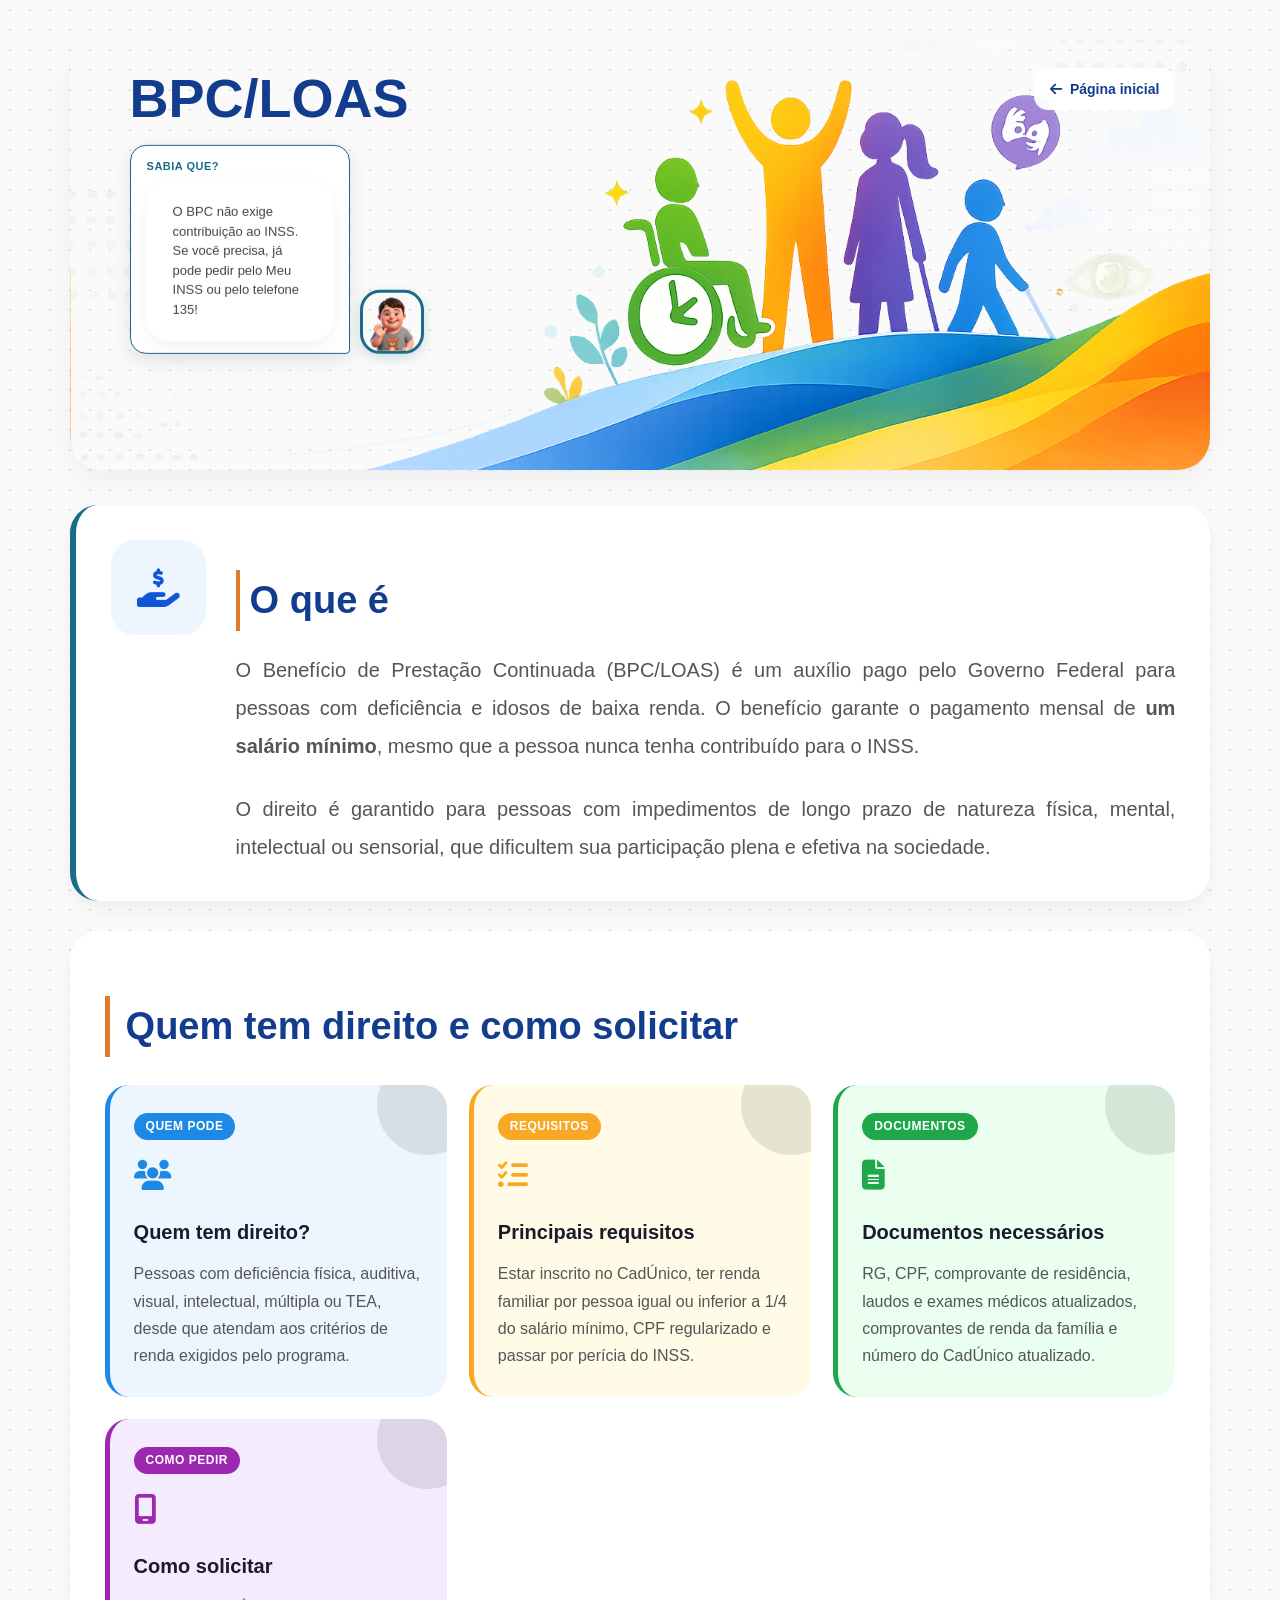
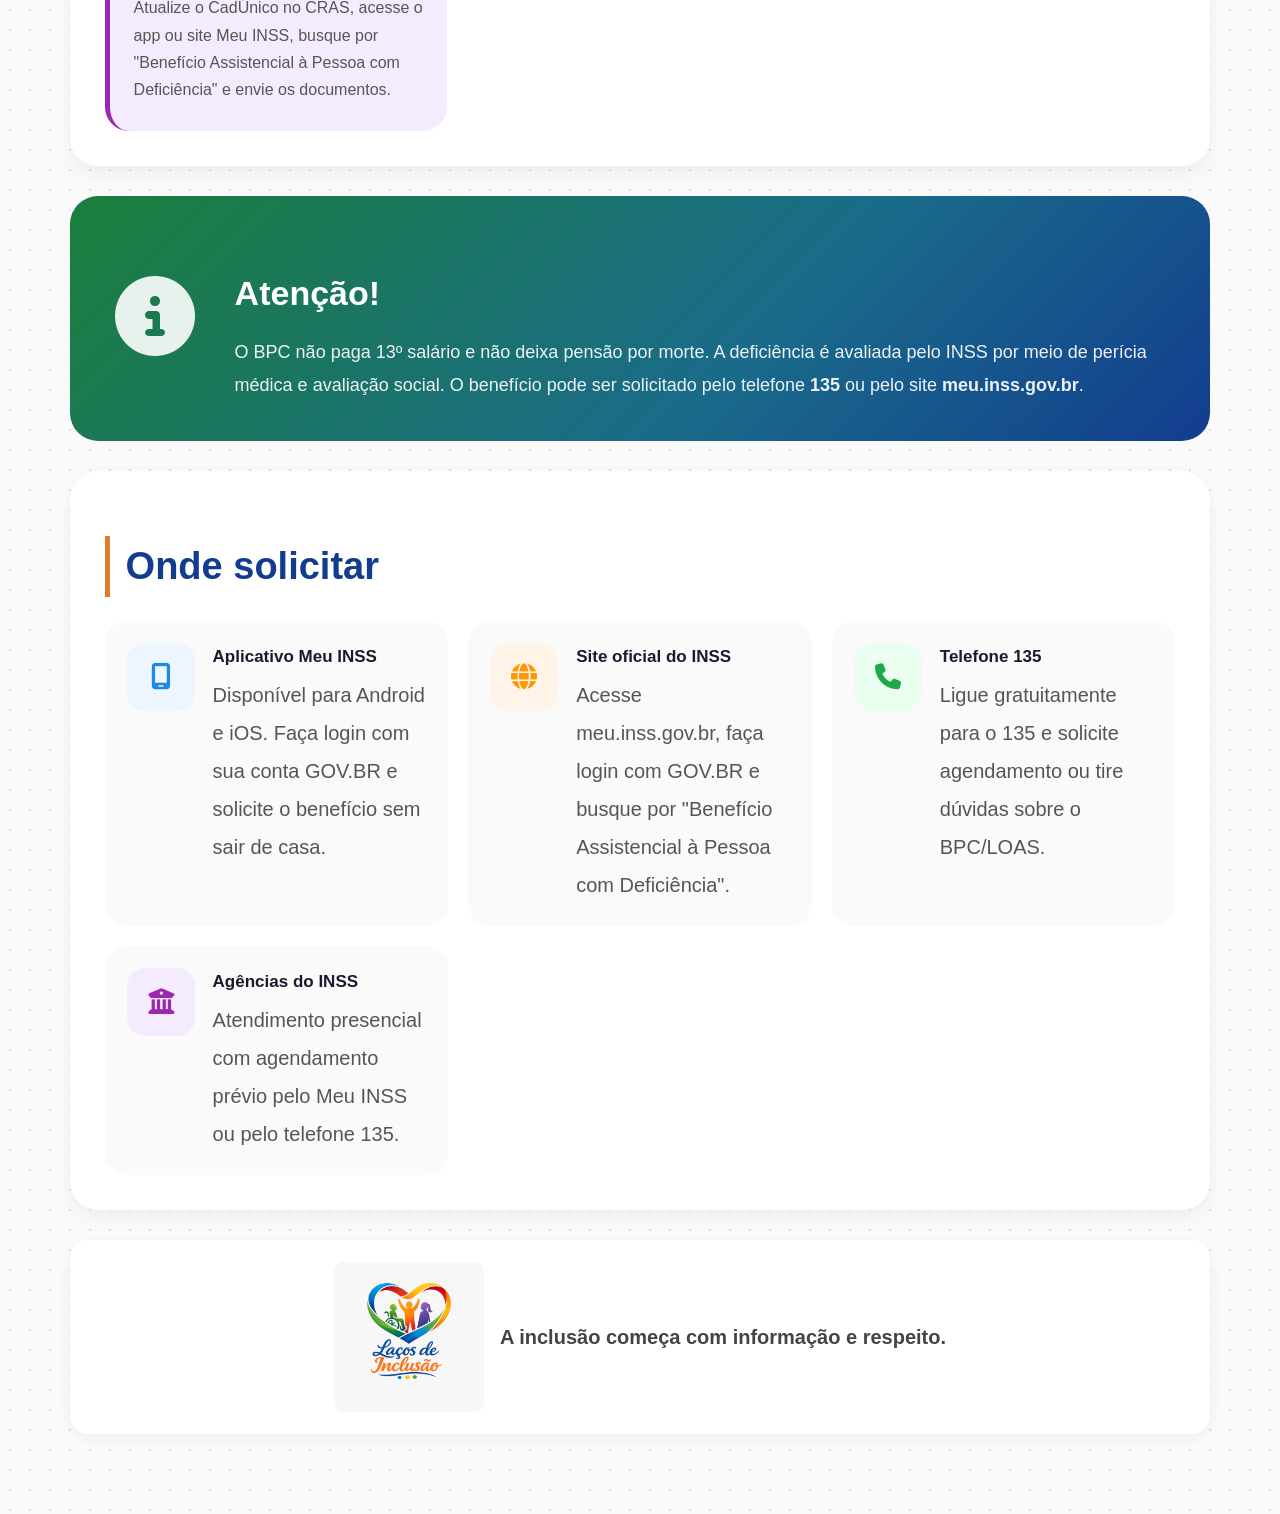
==== bpc_loas.html @ f5cca7d6 "primeiro commit" ====
<!doctype html>
<html lang="pt-br">
  <head>
    <meta charset="UTF-8" />
    <meta name="viewport" content="width=device-width, initial-scale=1.0" />
    <title>BPC/LOAS - Laços de Inclusão</title>
    <link
      rel="stylesheet"
      href="https://cdnjs.cloudflare.com/ajax/libs/font-awesome/6.5.2/css/all.min.css"
    />
    <link rel="stylesheet" href="style.css" />

    <style>
      /* =====================================================
         ESTILOS EXTRAS — BPC/LOAS
      ===================================================== */

      .secao-destaques {
        background: white;
        border-radius: 28px;
        padding: 35px;
        margin-bottom: 30px;
        box-shadow: 0 8px 20px rgba(0, 0, 0, 0.05);
      }

      .grid-destaques {
        display: grid;
        grid-template-columns: repeat(auto-fit, minmax(260px, 1fr));
        gap: 22px;
        margin-top: 28px;
      }

      .destaque-card {
        border-radius: 24px;
        padding: 28px 24px;
        display: flex;
        flex-direction: column;
        gap: 12px;
        position: relative;
        overflow: hidden;
      }

      .destaque-card::before {
        content: "";
        position: absolute;
        top: -30px;
        right: -30px;
        width: 100px;
        height: 100px;
        border-radius: 50%;
        opacity: 0.12;
        background: currentColor;
      }

      .destaque-card.azul-card {
        background: #edf6ff;
        border-left: 5px solid #1e88e5;
      }
      .destaque-card.amarelo-card {
        background: #fffbe6;
        border-left: 5px solid #f9a825;
      }
      .destaque-card.verde-card {
        background: #ebfff0;
        border-left: 5px solid #1ea84b;
      }
      .destaque-card.roxo-card {
        background: #f5ebff;
        border-left: 5px solid #9c27b0;
      }

      .destaque-icone {
        font-size: 30px;
        margin-bottom: 4px;
      }
      .destaque-card.azul-card .destaque-icone {
        color: #1e88e5;
      }
      .destaque-card.amarelo-card .destaque-icone {
        color: #f9a825;
      }
      .destaque-card.verde-card .destaque-icone {
        color: #1ea84b;
      }
      .destaque-card.roxo-card .destaque-icone {
        color: #9c27b0;
      }

      .destaque-card h3 {
        font-size: 20px;
        color: #1a1a2e;
        margin: 0;
      }
      .destaque-card p {
        font-size: 16px;
        color: #555;
        line-height: 1.7;
        margin: 0;
      }

      .destaque-tag {
        display: inline-block;
        font-size: 12px;
        font-weight: 700;
        padding: 4px 12px;
        border-radius: 20px;
        width: fit-content;
        letter-spacing: 0.5px;
        text-transform: uppercase;
      }

      .destaque-card.azul-card .destaque-tag {
        background: #1e88e5;
        color: white;
      }
      .destaque-card.amarelo-card .destaque-tag {
        background: #f9a825;
        color: white;
      }
      .destaque-card.verde-card .destaque-tag {
        background: #1ea84b;
        color: white;
      }
      .destaque-card.roxo-card .destaque-tag {
        background: #9c27b0;
        color: white;
      }

      .secao-banner-info {
        border-radius: 28px;
        padding: 40px;
        margin-bottom: 30px;
        background: linear-gradient(
          135deg,
          #1b7f3b 0%,
          #1a6b8a 60%,
          #123d8f 100%
        );
        color: white;
        display: flex;
        gap: 35px;
        align-items: center;
      }

      .banner-info-icone {
        font-size: 80px;
        opacity: 0.9;
        min-width: 90px;
        text-align: center;
      }

      .banner-info-texto h2 {
        font-size: 34px;
        color: white;
        border: none;
        padding: 0;
        margin-bottom: 16px;
      }
      .banner-info-texto p {
        font-size: 18px;
        line-height: 1.8;
        color: rgba(255, 255, 255, 0.92);
      }

      .subtitulo-secao {
        font-size: 18px;
        color: #666;
        line-height: 1.7;
        margin-bottom: 28px;
        margin-top: -8px;
      }
      .recurso-item h3 {
        font-size: 17px;
        color: #1a1a2e;
        margin-bottom: 6px;
        font-weight: 700;
      }
      .recurso-item {
        transition:
          transform 0.2s ease,
          box-shadow 0.2s ease;
      }
      .recurso-item:hover {
        transform: translateY(-4px);
        box-shadow: 0 10px 25px rgba(0, 0, 0, 0.08);
      }
      .bloco-conteudo {
        border-left: 6px solid #1a6b8a;
      }
      .titulo-secao {
        border-left: 5px solid #e07b2c;
        padding-left: 16px;
        margin-bottom: 24px;
      }

      .frase-final {
        font-size: 20px;
        font-weight: 600;
        color: #444;
        background: white;
        border-radius: 18px;
        padding: 22px 30px;
        box-shadow: 0 4px 15px rgba(0, 0, 0, 0.05);
        display: flex;
        align-items: center;
        justify-content: center;
        gap: 16px;
      }

      .mascote-flutuante {
        position: static;
        display: flex;
        align-items: flex-end;
        justify-content: flex-start;
        gap: 10px;
        margin: 16px 0 0 0;
      }

      .mascote-bolha {
        background: white;
        border: 1.5px solid #1a6b8a;
        border-radius: 16px 16px 4px 16px;
        padding: 12px 16px;
        max-width: 220px;
        box-shadow: 0 6px 20px rgba(0, 0, 0, 0.1);
      }

      .mascote-bolha-titulo {
        font-size: 11px;
        font-weight: 700;
        color: #1a6b8a;
        text-transform: uppercase;
        letter-spacing: 0.5px;
        display: block;
        margin-bottom: 5px;
      }

      .mascote-bolha p {
        font-size: 13px;
        color: #444;
        line-height: 1.5;
        margin: 0;
      }

      .mascote-avatar {
        width: 64px;
        height: 64px;
        border-radius: 20px;
        border: 3px solid #1a6b8a;
        overflow: hidden;
        flex-shrink: 0;
        box-shadow: 0 4px 12px rgba(26, 107, 138, 0.2);
      }

      .mascote-avatar img {
        width: 100%;
        height: 100%;
        object-fit: cover;
        object-position: center top;
      }

      @media (max-width: 1200px) {
        .secao-banner-info {
          flex-direction: column;
          text-align: center;
        }
        .banner-info-icone {
          font-size: 60px;
        }
      }
    </style>
  </head>

  <body>
    <main class="pagina-deficiencia">
      <!-- HERO -->
      <section class="hero-visual">
        <div class="voltar-hero">
          <a href="index.html"
            ><i class="fa-solid fa-arrow-left"></i> Página inicial</a
          >
        </div>
        <div class="hero-topo">
          <div class="hero-visual-conteudo">
            <div class="hero-visual-caixa">
              <h1>BPC/LOAS</h1>

              <div class="mascote-flutuante">
                <div class="mascote-bolha">
                  <span class="mascote-bolha-titulo">Sabia que?</span>
                  <p>
                    O BPC não exige contribuição ao INSS. Se você precisa, já
                    pode pedir pelo Meu INSS ou pelo telefone 135!
                  </p>
                </div>
                <div class="mascote-avatar">
                  <img
                    src="assets/mascote.png"
                    alt="Mascote Laços de Inclusão"
                  />
                </div>
              </div>
            </div>
          </div>
        </div>
      </section>

      <!-- O QUE É -->
      <section class="bloco-conteudo">
        <div class="icone-bloco azul-claro">
          <i class="fa-solid fa-hand-holding-dollar"></i>
        </div>
        <div class="texto-bloco">
          <h2>O que é</h2>
          <p>
            O Benefício de Prestação Continuada (BPC/LOAS) é um auxílio pago
            pelo Governo Federal para pessoas com deficiência e idosos de baixa
            renda. O benefício garante o pagamento mensal de
            <strong>um salário mínimo</strong>, mesmo que a pessoa nunca tenha
            contribuído para o INSS.
          </p>
          <br />
          <p>
            O direito é garantido para pessoas com impedimentos de longo prazo
            de natureza física, mental, intelectual ou sensorial, que dificultem
            sua participação plena e efetiva na sociedade.
          </p>
        </div>
      </section>

      <!-- CARDS — REQUISITOS -->
      <section class="secao-destaques">
        <h2 class="titulo-secao">Quem tem direito e como solicitar</h2>
        <div class="grid-destaques">
          <div class="destaque-card azul-card">
            <span class="destaque-tag">Quem pode</span>
            <div class="destaque-icone"><i class="fa-solid fa-users"></i></div>
            <h3>Quem tem direito?</h3>
            <p>
              Pessoas com deficiência física, auditiva, visual, intelectual,
              múltipla ou TEA, desde que atendam aos critérios de renda exigidos
              pelo programa.
            </p>
          </div>

          <div class="destaque-card amarelo-card">
            <span class="destaque-tag">Requisitos</span>
            <div class="destaque-icone">
              <i class="fa-solid fa-list-check"></i>
            </div>
            <h3>Principais requisitos</h3>
            <p>
              Estar inscrito no CadÚnico, ter renda familiar por pessoa igual ou
              inferior a 1/4 do salário mínimo, CPF regularizado e passar por
              perícia do INSS.
            </p>
          </div>

          <div class="destaque-card verde-card">
            <span class="destaque-tag">Documentos</span>
            <div class="destaque-icone">
              <i class="fa-solid fa-file-lines"></i>
            </div>
            <h3>Documentos necessários</h3>
            <p>
              RG, CPF, comprovante de residência, laudos e exames médicos
              atualizados, comprovantes de renda da família e número do CadÚnico
              atualizado.
            </p>
          </div>

          <div class="destaque-card roxo-card">
            <span class="destaque-tag">Como pedir</span>
            <div class="destaque-icone">
              <i class="fa-solid fa-mobile-screen"></i>
            </div>
            <h3>Como solicitar</h3>
            <p>
              Atualize o CadÚnico no CRAS, acesse o app ou site Meu INSS, busque
              por "Benefício Assistencial à Pessoa com Deficiência" e envie os
              documentos.
            </p>
          </div>
        </div>
      </section>

      <!-- BANNER INFO -->
      <section class="secao-banner-info">
        <div class="banner-info-icone">
          <i class="fa-solid fa-circle-info"></i>
        </div>
        <div class="banner-info-texto">
          <h2>Atenção!</h2>
          <p>
            O BPC não paga 13º salário e não deixa pensão por morte. A
            deficiência é avaliada pelo INSS por meio de perícia médica e
            avaliação social. O benefício pode ser solicitado pelo telefone
            <strong>135</strong> ou pelo site <strong>meu.inss.gov.br</strong>.
          </p>
        </div>
      </section>

      <!-- ONDE SOLICITAR -->
      <section class="secao-cards">
        <h2 class="titulo-secao">Onde solicitar</h2>
        <div class="grid-recursos">
          <div class="recurso-item">
            <div class="icone-recurso azul-suave">
              <i class="fa-solid fa-mobile-screen"></i>
            </div>
            <div>
              <h3>Aplicativo Meu INSS</h3>
              <p>
                Disponível para Android e iOS. Faça login com sua conta GOV.BR e
                solicite o benefício sem sair de casa.
              </p>
            </div>
          </div>
          <div class="recurso-item">
            <div class="icone-recurso laranja-suave">
              <i class="fa-solid fa-globe"></i>
            </div>
            <div>
              <h3>Site oficial do INSS</h3>
              <p>
                Acesse meu.inss.gov.br, faça login com GOV.BR e busque por
                "Benefício Assistencial à Pessoa com Deficiência".
              </p>
            </div>
          </div>
          <div class="recurso-item">
            <div class="icone-recurso verde-suave">
              <i class="fa-solid fa-phone"></i>
            </div>
            <div>
              <h3>Telefone 135</h3>
              <p>
                Ligue gratuitamente para o 135 e solicite agendamento ou tire
                dúvidas sobre o BPC/LOAS.
              </p>
            </div>
          </div>
          <div class="recurso-item">
            <div class="icone-recurso roxo-suave">
              <i class="fa-solid fa-building-columns"></i>
            </div>
            <div>
              <h3>Agências do INSS</h3>
              <p>
                Atendimento presencial com agendamento prévio pelo Meu INSS ou
                pelo telefone 135.
              </p>
            </div>
          </div>
        </div>
      </section>

      <p class="frase-final">
        <img
          src="assets/Logo.jpeg"
          alt="Laços de Inclusão"
          style="width: 150px; border-radius: 10px"
        />
        A inclusão começa com informação e respeito.
      </p>
    </main>
  </body>
</html>
---- style.css ----
/* =====================================================
   1. RESET GLOBAL & CONFIGURAÇÕES PADRÃO
===================================================== */
* {
  box-sizing: border-box;
  margin: 0;
  padding: 0;
}

body {
  font-family: "Segoe UI", Arial, sans-serif;
  background-color: #fafafa;
  background-image: radial-gradient(#e0e0e0 1px, transparent 1px);
  background-size: 20px 20px;
  color: #333;
  line-height: 1.6;
  padding: 20px;
}

ul,
ol {
  padding-left: 20px;
}

li {
  margin-bottom: 8px;
}

/* =====================================================
   2. COMPONENTES GLOBAIS (LINKS E CAIXAS DE DESTAQUE)
===================================================== */

.links {
  margin-top: 25px;
  font-size: 14px;
}

.links a {
  color: #1a6b8a;
  font-weight: 600;
  text-decoration: none;
}

.links a:hover {
  text-decoration: underline;
}

/* Caixas de destaque — usadas em bpc_loas e cartao_transporte */
.destaque,
.alerta {
  background: #fef7f0;
  padding: 15px;
  border-radius: 8px;
  margin: 15px 0;
  border-left: 4px solid #e07b2c;
}

.info-box {
  background: #f0f7f9;
  padding: 15px;
  border-radius: 8px;
  margin: 15px 0;
  border-left: 4px solid #1a6b8a;
  color: #1a6b8a;
}

.valor-destaque {
  background: #e8f5e9;
  padding: 15px;
  border-radius: 8px;
  margin: 15px 0;
  border-left: 4px solid #1b7f3b;
  text-align: center;
  font-weight: bold;
  color: #1b7f3b;
}

/* h2 global */
h2 {
  color: #1a6b8a;
  font-size: 20px;
  margin-top: 30px;
  margin-bottom: 10px;
  border-left: 4px solid #e07b2c;
  padding-left: 10px;
}

/* =====================================================
   3. PÁGINA: INDEX / HOME
===================================================== */

.conteudo {
  max-width: 1200px;
  margin: 50px auto 50px 6%;
  padding: 0 15px;
}

.conteudo h2 {
  font-size: 30px;
  margin-bottom: 20px;
  color: #1a6b8a;
  border-left: 4px solid #e07b2c;
  padding-left: 12px;
}

.conteudo p {
  text-align: justify;
}

.subtitulo-home {
  text-align: center;
  font-size: 18px;
  color: #666;
  margin-top: -48px;
  margin-bottom: 20px;
}

/* Cards da Home */
.cards-titulo {
  text-align: center;
  color: #1a6b8a;
  margin: 40px 0;
  font-size: 32px;
}

.cards {
  max-width: 900px;
  margin: auto;
  display: grid;
  grid-template-columns: repeat(auto-fit, minmax(250px, 1fr));
  gap: 20px;
  padding: 20px;
  align-items: stretch;
}

.card {
  background: white;
  border-radius: 14px;
  padding: 22px;
  text-decoration: none;
  box-shadow: 0 8px 25px rgba(0, 0, 0, 0.08);
  transition: all 0.25s ease;
}

.card:hover {
  transform: translateY(-6px) scale(1.02);
}

.card.verde {
  border-top: 3px solid #1b7f3b;
}
.card.azul {
  border-top: 3px solid #1a6b8a;
}
.card.laranja {
  border-top: 3px solid #e07b2c;
}

.card h3,
.card p {
  text-align: center;
}

.card-img {
  width: 100%;
  height: auto;
  max-height: 140px;
  object-fit: contain;
  border-radius: 10px;
  margin-bottom: 10px;
}

/* Seção Tipos de Deficiência */
.tipos-deficiencia {
  max-width: 1200px;
  margin: 60px auto;
  padding: 20px;
  display: flex;
  gap: 20px;
  align-items: stretch;
}

.tipos-texto {
  width: 250px;
}

.tipos-texto h2 {
  font-size: 32px;
  color: #1a6b8a;
  margin-bottom: 15px;
}

.tipos-texto p {
  color: #555;
  line-height: 1.6;
  margin-bottom: 25px;
}

.tipos-cards {
  display: flex;
  gap: 15px;
  flex: 1;
}

.tipo-card {
  width: 190px;
  background: white;
  padding: 20px;
  border-radius: 18px;
  box-shadow: 0 4px 15px rgba(0, 0, 0, 0.06);
  transition: transform 0.3s ease;
  display: flex;
  flex-direction: column;
  align-items: center;
  text-align: center;
}

.tipo-card:hover {
  transform: translateY(-5px);
}

.tipo-card h3 {
  margin-bottom: 12px;
  color: #222;
  font-size: 18px;
}

.tipo-card p {
  font-size: 14px;
  color: #666;
  line-height: 1.5;
  margin-bottom: 18px;
}

.tipo-card a {
  text-decoration: none;
  font-weight: 600;
  color: #1a6b8a;
}

.icone {
  width: 80px;
  height: 80px;
  border-radius: 50%;
  display: flex;
  align-items: center;
  justify-content: center;
  margin-bottom: 18px;
}

.icone i {
  font-size: 34px;
}
.icone.verde {
  background: #e8f8ee;
  color: #27ae60;
}
.icone.azul {
  background: #eaf4ff;
  color: #3498db;
}
.icone.laranja {
  background: #fff1e6;
  color: #e67e22;
}
.icone.roxo {
  background: #f3ebff;
  color: #8e44ad;
}

/* =====================================================
   4. PÁGINAS INTERNAS — HERO E ESTRUTURA
===================================================== */

.pagina-deficiencia {
  width: 92%;
  max-width: 1400px;
  margin: 20px auto 60px;
}

/* Hero / Banner */
.hero-visual {
  width: 100%;
  min-height: 430px;
  background-image: url("assets/banner-visual.png");
  background-size: cover;
  background-position: center;
  border-radius: 32px;
  overflow: hidden;
  position: relative;
  margin-bottom: 35px;
  box-shadow: 0 10px 30px rgba(0, 0, 0, 0.05);
}

.hero-topo {
  display: flex;
  justify-content: space-between;
  align-items: flex-start;
  padding: 35px 40px;
}

.hero-visual-conteudo {
  position: absolute;
  left: 60px;
  top: 40%;
  transform: translateY(-50%);
  max-width: 620px;
}

.hero-visual-caixa {
  max-width: 560px;
}

.hero-visual h1 {
  font-size: 54px;
  line-height: 1.05;
  color: #123d8f;
  margin-bottom: 18px;
}

.hero-visual p {
  font-size: 21px;
  line-height: 1.7;
  color: #444;
  background: rgba(255, 255, 255, 0.9);
  padding: 22px 26px;
  border-radius: 22px;
  backdrop-filter: blur(6px);
  box-shadow: 0 8px 20px rgba(0, 0, 0, 0.05);
}

.hero-visual-icone {
  display: none;
}

/* Botão voltar no hero */
.voltar-hero {
  position: absolute;
  top: 28px;
  right: 35px;
  z-index: 10;
}

.voltar-hero a {
  display: inline-flex;
  align-items: center;
  gap: 8px;
  text-decoration: none;
  color: #123d8f;
  font-size: 14px;
  font-weight: 600;
  background: rgba(255, 255, 255, 0.92);
  padding: 10px 16px;
  border-radius: 14px;
  backdrop-filter: blur(6px);
  transition: 0.2s;
}

.voltar-hero a:hover {
  transform: translateX(-3px);
  background: white;
}

/* Blocos e seções */
.bloco-conteudo,
.secao-cards,
.direitos-box {
  background: white;
  border-radius: 28px;
  padding: 35px;
  margin-bottom: 30px;
  box-shadow: 0 8px 20px rgba(0, 0, 0, 0.05);
}

.bloco-conteudo {
  display: flex;
  gap: 30px;
  align-items: flex-start;
}

.icone-bloco {
  width: 95px;
  height: 95px;
  min-width: 95px;
  border-radius: 24px;
  display: flex;
  align-items: center;
  justify-content: center;
  font-size: 38px;
}

.azul-claro {
  background: #edf6ff;
  color: #0f56d9;
}

.texto-bloco h2,
.titulo-secao,
.direitos-texto h2 {
  font-size: 38px;
  color: #123d8f;
  margin-bottom: 20px;
}

.texto-bloco p,
.card-info p,
.recurso-item p,
.direitos-texto li {
  font-size: 20px;
  line-height: 1.9;
  color: #555;
}

.texto-bloco p {
  text-align: justify;
}

/* Grid de recursos */
.grid-recursos {
  display: grid;
  grid-template-columns: repeat(auto-fit, minmax(280px, 1fr));
  gap: 20px;
}

.recurso-item {
  background: #fafafa;
  border-radius: 22px;
  padding: 22px;
  display: flex;
  gap: 18px;
  align-items: flex-start;
}

.icone-recurso {
  width: 68px;
  height: 68px;
  min-width: 68px;
  border-radius: 18px;
  display: flex;
  align-items: center;
  justify-content: center;
  font-size: 26px;
}

/* Cores suaves dos ícones */
.azul-suave {
  background: #edf6ff;
  color: #1e88e5;
}
.laranja-suave {
  background: #fff4e7;
  color: #ff9800;
}
.roxo-suave {
  background: #f5ebff;
  color: #9c27b0;
}
.verde-suave {
  background: #ebfff0;
  color: #1ea84b;
}

/* Frase final */
.frase-final {
  text-align: center;
  margin-top: 30px;
  font-size: 17px;
  color: #666;
}

/* =====================================================
   5. RODAPÉ GLOBAL
===================================================== */
.rodape {
  text-align: center;
  padding: 20px;
  font-size: 13px;
  color: #999;
}

/* =====================================================
   6. MEDIA QUERIES (RESPONSIVIDADE)
===================================================== */
@media (max-width: 1200px) {
  .hero-visual {
    min-height: 430px;
    background-position: center;
    padding-bottom: 30px;
  }

  .hero-topo {
    flex-direction: row;
  }

  .hero-visual-conteudo {
    position: absolute;
    left: 40px;
    top: 50%;
    transform: translateY(-50%);
    max-width: 380px;
  }

  .hero-visual h1 {
    font-size: 34px;
  }

  .hero-visual p {
    font-size: 14px;
    padding: 14px 18px;
  }

  .bloco-conteudo,
  .direitos-box {
    flex-direction: column;
  }
}

/* =====================================================
   NOTEBOOK (até 1024px)
===================================================== */
@media (max-width: 1024px) {
  .tipos-deficiencia {
    flex-direction: column;
    align-items: center;
  }

  .tipos-texto {
    width: 100%;
    text-align: center;
  }

  .tipos-cards {
    flex-wrap: wrap;
    justify-content: center;
  }

  .tipo-card {
    width: 200px;
  }

  .conteudo {
    margin: 40px auto;
    padding: 0 30px;
  }
}

/* =====================================================
   MOBILE (até 768px)
===================================================== */
@media (max-width: 768px) {
  body {
    padding: 10px;
  }

  /* Hero das páginas internas */
  .hero-visual {
    min-height: 220px;
    border-radius: 18px;
    margin-bottom: 20px;
  }

  .hero-visual-conteudo {
    left: 20px;
    right: 20px;
    top: 50%;
    max-width: 100%;
  }

  .hero-visual h1 {
    font-size: 26px;
    margin-bottom: 8px;
  }

  .hero-visual p {
    font-size: 13px;
    padding: 10px 14px;
  }

  .voltar-hero {
    top: 14px;
    right: 16px;
  }

  .voltar-hero a {
    font-size: 12px;
    padding: 7px 12px;
  }

  /* Páginas internas */
  .pagina-deficiencia {
    width: 100%;
    margin: 10px auto 40px;
  }

  .bloco-conteudo {
    flex-direction: column;
    padding: 20px;
    border-radius: 18px;
  }

  .icone-bloco {
    width: 60px;
    height: 60px;
    min-width: 60px;
    font-size: 26px;
  }

  .texto-bloco h2,
  .titulo-secao {
    font-size: 24px;
  }

  .texto-bloco p,
  .recurso-item p {
    font-size: 16px;
  }

  .secao-cards {
    padding: 20px;
    border-radius: 18px;
  }

  .grid-recursos {
    grid-template-columns: 1fr;
  }

  .icone-recurso {
    width: 48px;
    height: 48px;
    min-width: 48px;
    font-size: 20px;
  }

  /* Home */
  .hero-index {
    min-height: 200px;
    border-radius: 18px;
    margin: 10px auto 20px;
  }

  .hero-index-conteudo {
    left: 20px;
    max-width: 80%;
  }

  .hero-index-logo {
    width: 160px;
    margin-bottom: 12px;
  }

  .hero-index h1 {
    font-size: 22px;
  }

  .conteudo {
    margin: 20px auto;
    padding: 0 10px;
  }

  .conteudo h2 {
    font-size: 22px;
  }

  .tipos-deficiencia {
    flex-direction: column;
    margin: 30px auto;
    padding: 10px;
  }

  .tipos-texto {
    width: 100%;
    text-align: center;
  }

  .tipos-cards {
    flex-wrap: wrap;
    justify-content: center;
    gap: 12px;
  }

  .tipo-card {
    width: calc(50% - 6px);
    min-width: 140px;
  }

  .cards-titulo {
    font-size: 22px;
    margin: 20px 0;
  }

  .subtitulo-home {
    margin-top: 0;
    font-size: 15px;
  }

  .cards {
    grid-template-columns: repeat(2, 1fr);
    padding: 10px;
    gap: 12px;
    max-width: 100%;
  }

  .card {
    padding: 14px;
  }

  .card-img {
    max-height: 80px;
  }

  /* Seção sobre nós no index */
  .secao-historia,
  .secao-mascote {
    grid-template-columns: 1fr !important;
    padding: 20px !important;
    gap: 20px !important;
  }

  .foto-bruno {
    width: 100% !important;
    max-width: 260px !important;
    margin: 0 auto;
  }

  .foto-mascote {
    width: 180px !important;
    height: auto !important;
  }

  .historia-texto h2,
  .mascote-texto h2 {
    font-size: 24px;
  }

  .historia-texto p,
  .mascote-texto p {
    font-size: 16px;
  }

  .secao-dedicatoria {
    padding: 30px 20px !important;
  }

  .secao-dedicatoria h2 {
    font-size: 26px !important;
  }

  .secao-dedicatoria p {
    font-size: 16px !important;
  }

  /* Menu de navegação */
  .menu-nav {
    padding: 10px 16px !important;
    height: auto !important;
    justify-content: center;
  }

  .menu-nav-links {
    flex-wrap: wrap;
    justify-content: center;
    gap: 6px;
  }

  .menu-nav-links a {
    font-size: 13px !important;
    padding: 6px 10px !important;
  }

  /* Sobre nós página dedicada */
  .hero-sobre {
    flex-direction: column !important;
    padding: 24px 20px !important;
    gap: 20px !important;
    text-align: center;
  }

  .hero-sobre h1 {
    font-size: 30px !important;
  }

  .grid-autoras {
    grid-template-columns: 1fr !important;
  }

  .secao-autoras {
    padding: 20px !important;
  }

  /* Banner info nas páginas internas */
  .secao-banner-info {
    flex-direction: column !important;
    text-align: center !important;
    padding: 24px 20px !important;
  }

  .banner-info-icone {
    font-size: 50px !important;
  }

  .banner-info-texto h2 {
    font-size: 22px !important;
  }

  .banner-info-texto p {
    font-size: 15px !important;
  }

  /* Cards coloridos */
  .grid-destaques {
    grid-template-columns: 1fr !important;
  }

  /* Formulário QR Code */
  .secao-formulario {
    grid-template-columns: 1fr !important;
    padding: 20px !important;
  }

  .rodape {
    font-size: 12px;
    padding: 16px 10px;
  }
}
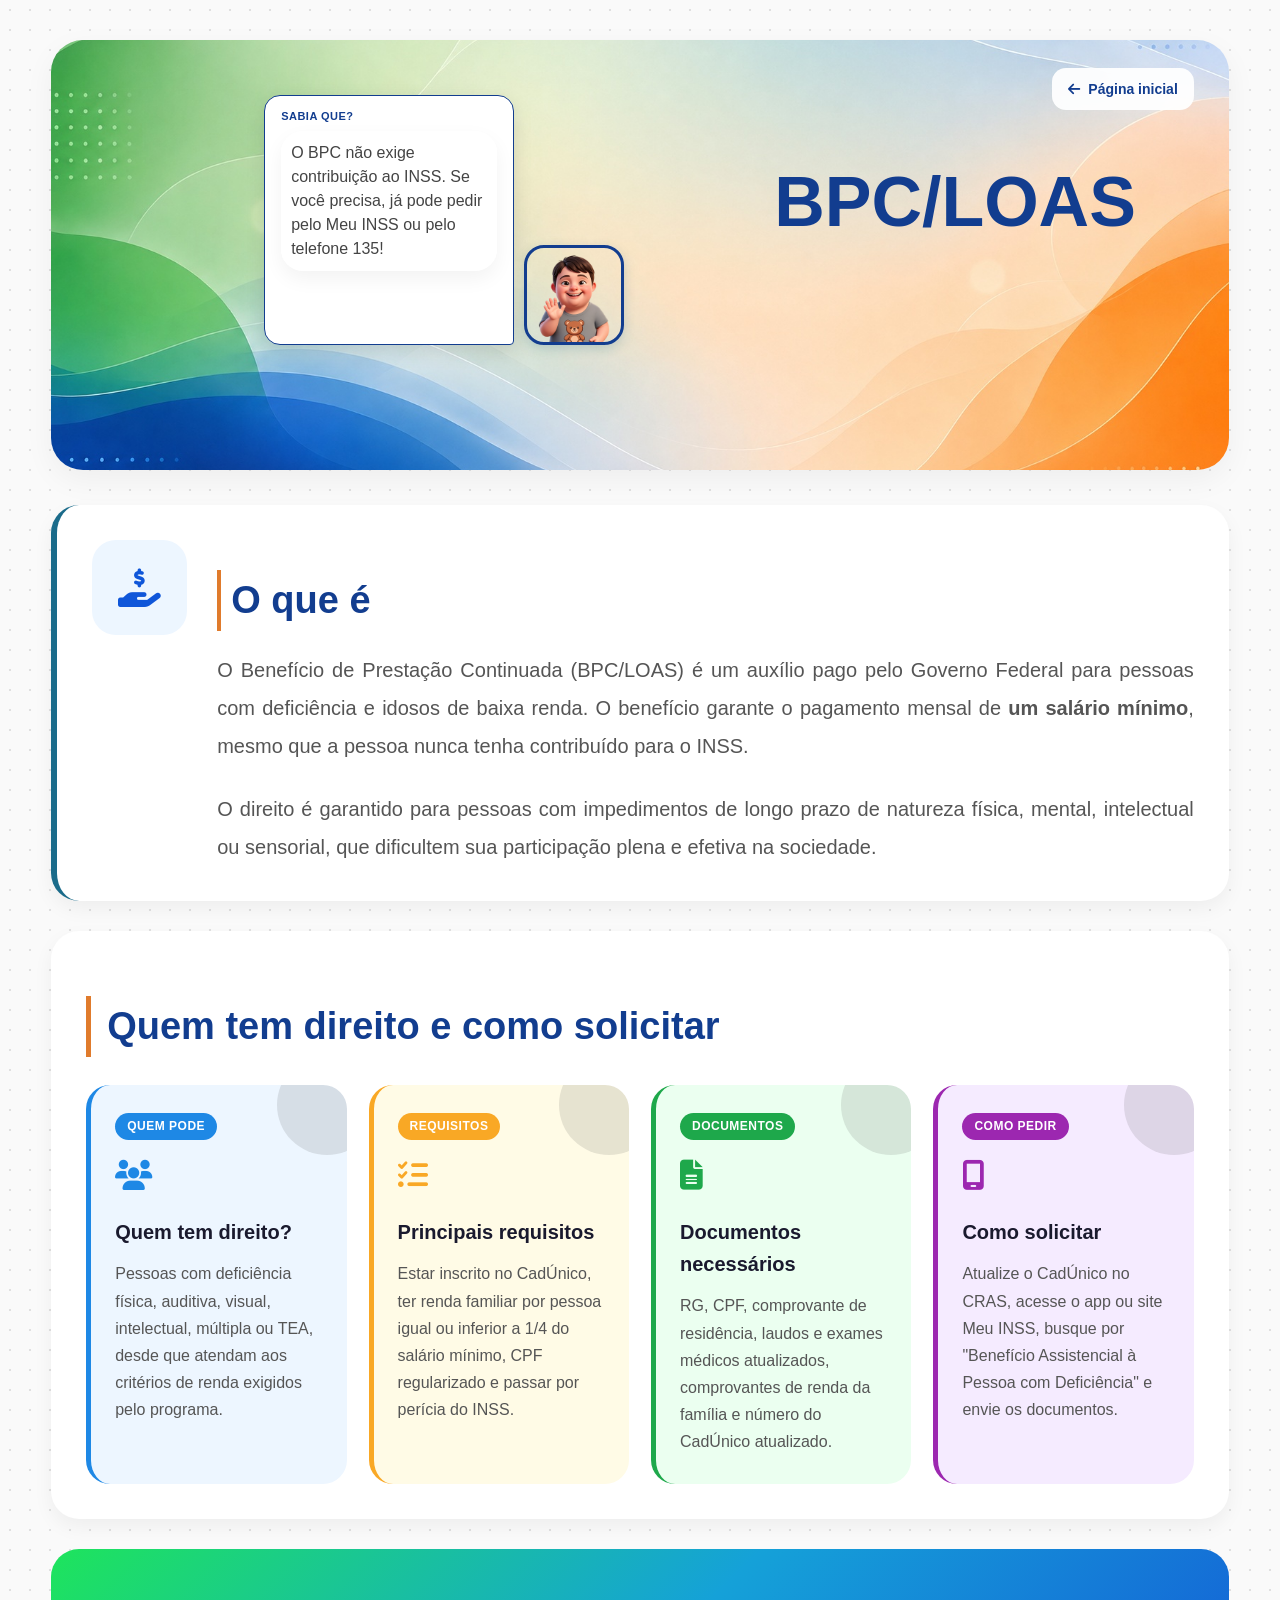
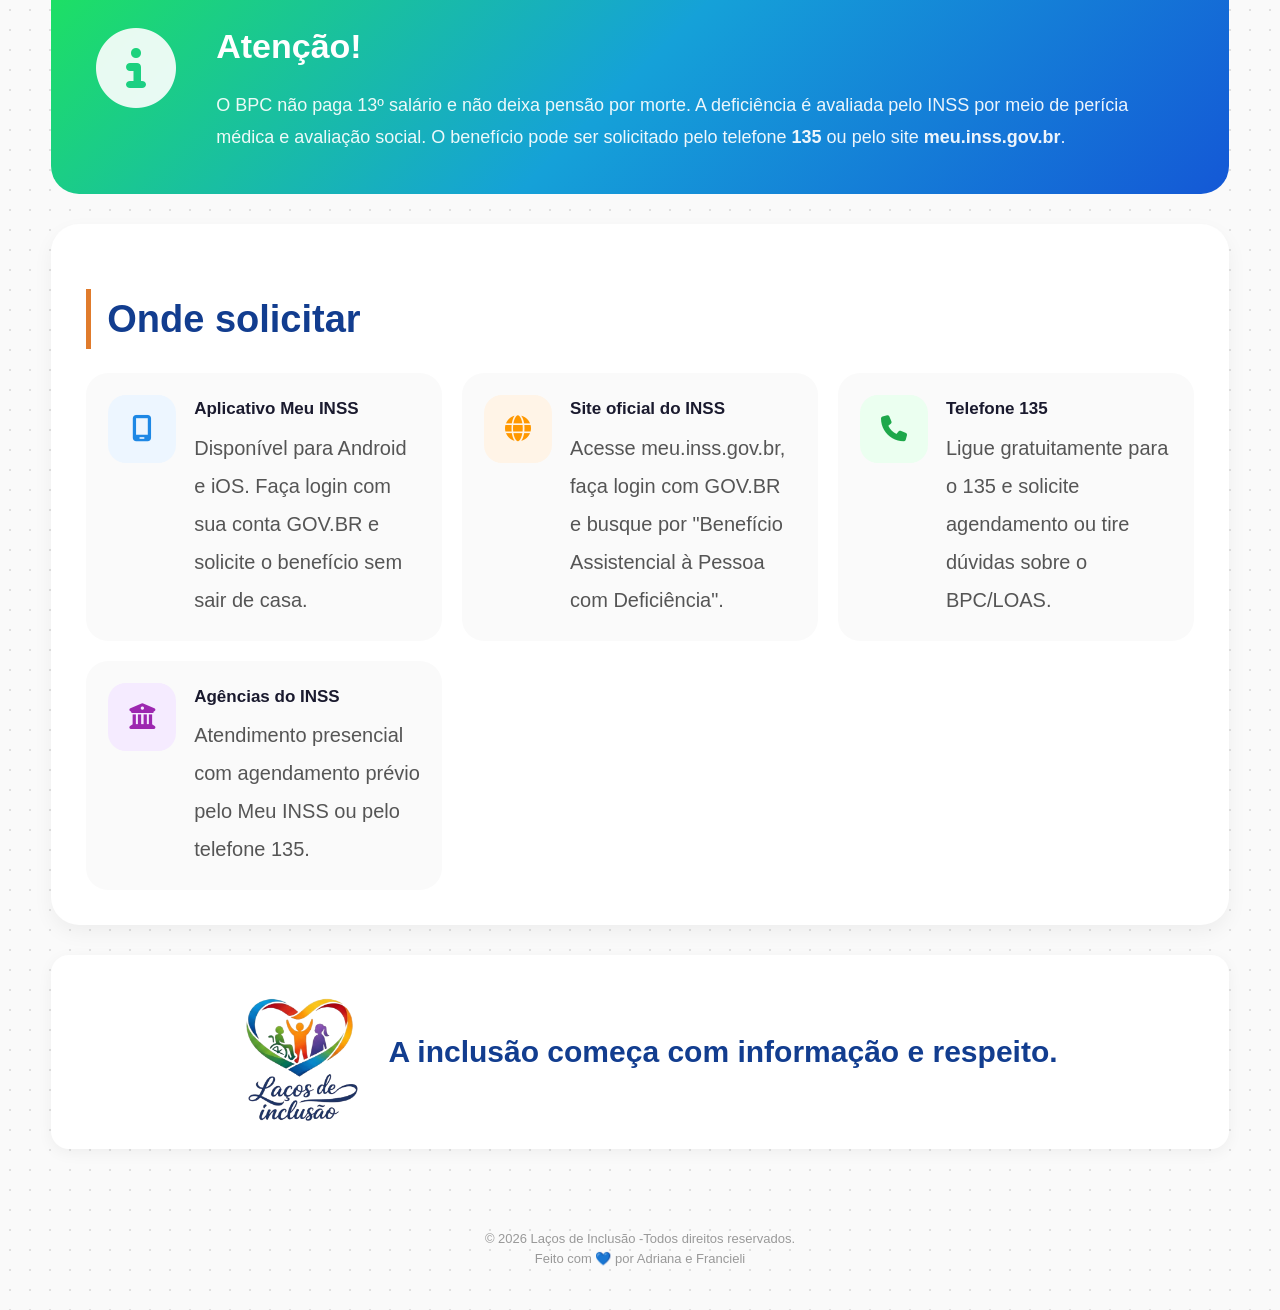
==== commit 8ec7753b: "primeiro commit" ====
--- a/bpc_loas.html
+++ b/bpc_loas.html
@@ -132,9 +132,9 @@
         margin-bottom: 30px;
         background: linear-gradient(
           135deg,
-          #1b7f3b 0%,
-          #1a6b8a 60%,
-          #123d8f 100%
+          #1ee45c 0%,
+          #15a1d8 50%,
+          #1458d6 100%
         );
         color: white;
         display: flex;
@@ -194,9 +194,9 @@
       }
 
       .frase-final {
-        font-size: 20px;
+        font-size: 30px;
         font-weight: 600;
-        color: #444;
+        color: #123d8f;
         background: white;
         border-radius: 18px;
         padding: 22px 30px;
@@ -218,17 +218,18 @@
 
       .mascote-bolha {
         background: white;
-        border: 1.5px solid #1a6b8a;
+        border: 1.5px solid #123d8f;
         border-radius: 16px 16px 4px 16px;
         padding: 12px 16px;
-        max-width: 220px;
+        max-width: 250px;
+        height: 250px;
         box-shadow: 0 6px 20px rgba(0, 0, 0, 0.1);
       }
 
       .mascote-bolha-titulo {
         font-size: 11px;
         font-weight: 700;
-        color: #1a6b8a;
+        color: #123d8f;
         text-transform: uppercase;
         letter-spacing: 0.5px;
         display: block;
@@ -236,17 +237,18 @@
       }
 
       .mascote-bolha p {
-        font-size: 13px;
+        font-size: 16px;
         color: #444;
         line-height: 1.5;
         margin: 0;
+        padding: 10px;
       }
 
       .mascote-avatar {
-        width: 64px;
-        height: 64px;
+        width: 100px;
+        height: 100px;
         border-radius: 20px;
-        border: 3px solid #1a6b8a;
+        border: 3px solid #123d8f;
         overflow: hidden;
         flex-shrink: 0;
         box-shadow: 0 4px 12px rgba(26, 107, 138, 0.2);
@@ -283,8 +285,6 @@
         <div class="hero-topo">
           <div class="hero-visual-conteudo">
             <div class="hero-visual-caixa">
-              <h1>BPC/LOAS</h1>
-
               <div class="mascote-flutuante">
                 <div class="mascote-bolha">
                   <span class="mascote-bolha-titulo">Sabia que?</span>
@@ -300,6 +300,7 @@
                   />
                 </div>
               </div>
+              <h1>BPC/LOAS</h1>
             </div>
           </div>
         </div>
@@ -457,12 +458,16 @@
 
       <p class="frase-final">
         <img
-          src="assets/Logo.jpeg"
+          src="assets/Logo.png"
           alt="Laços de Inclusão"
           style="width: 150px; border-radius: 10px"
         />
         A inclusão começa com informação e respeito.
       </p>
     </main>
+    <footer class="rodape">
+      © 2026 Laços de Inclusão -Todos direitos reservados.<br />
+      Feito com 💙 por Adriana e Francieli
+    </footer>
   </body>
 </html>
--- a/style.css
+++ b/style.css
@@ -6,15 +6,23 @@
   margin: 0;
   padding: 0;
 }
-
+head {
+  display: flex;
+  flex-direction: column;
+  justify-content: center;
+}
 body {
+  display: flex;
+  flex-direction: column;
+  align-items: center;
+  justify-content: center;
   font-family: "Segoe UI", Arial, sans-serif;
   background-color: #fafafa;
   background-image: radial-gradient(#e0e0e0 1px, transparent 1px);
   background-size: 20px 20px;
   color: #333;
   line-height: 1.6;
-  padding: 20px;
+  padding: 20px 0;
 }
 
 ul,
@@ -36,7 +44,7 @@
 }
 
 .links a {
-  color: #1a6b8a;
+  color: #123d8f;
   font-weight: 600;
   text-decoration: none;
 }
@@ -60,8 +68,8 @@
   padding: 15px;
   border-radius: 8px;
   margin: 15px 0;
-  border-left: 4px solid #1a6b8a;
-  color: #1a6b8a;
+  border-left: 4px solid #123d8f;
+  color: #123d8f;
 }
 
 .valor-destaque {
@@ -77,7 +85,7 @@
 
 /* h2 global */
 h2 {
-  color: #1a6b8a;
+  color: #123d8f;
   font-size: 20px;
   margin-top: 30px;
   margin-bottom: 10px;
@@ -91,20 +99,25 @@
 
 .conteudo {
   max-width: 1200px;
-  margin: 50px auto 50px 6%;
+  margin: 10px;
   padding: 0 15px;
 }
 
 .conteudo h2 {
   font-size: 30px;
   margin-bottom: 20px;
-  color: #1a6b8a;
+  color: #123d8f;
   border-left: 4px solid #e07b2c;
   padding-left: 12px;
 }
 
 .conteudo p {
   text-align: justify;
+}
+
+.subtitulo-home {
+  margin-top: 0;
+  font-size: 15px;
 }
 
 .subtitulo-home {
@@ -116,11 +129,15 @@
 }
 
 /* Cards da Home */
-.cards-titulo {
+.cards-titulo h2 {
   text-align: center;
-  color: #1a6b8a;
+  color: #123d8f;
   margin: 40px 0;
   font-size: 32px;
+  padding: 0;
+}
+.cards-titulo p {
+  padding: 0 20px;
 }
 
 .cards {
@@ -150,7 +167,7 @@
   border-top: 3px solid #1b7f3b;
 }
 .card.azul {
-  border-top: 3px solid #1a6b8a;
+  border-top: 3px solid #123d8f;
 }
 .card.laranja {
   border-top: 3px solid #e07b2c;
@@ -186,7 +203,7 @@
 
 .tipos-texto h2 {
   font-size: 32px;
-  color: #1a6b8a;
+  color: #123d8f;
   margin-bottom: 15px;
 }
 
@@ -221,7 +238,7 @@
 
 .tipo-card h3 {
   margin-bottom: 12px;
-  color: #222;
+  color: #123d8f;
   font-size: 18px;
 }
 
@@ -235,7 +252,7 @@
 .tipo-card a {
   text-decoration: none;
   font-weight: 600;
-  color: #1a6b8a;
+  color: #123d8f;
 }
 
 .icone {
@@ -280,9 +297,12 @@
 
 /* Hero / Banner */
 .hero-visual {
+  display: flex;
+  flex-direction: column;
+  align-items: center;
   width: 100%;
   min-height: 430px;
-  background-image: url("assets/banner-visual.png");
+  background-image: url("assets/banner-visual.jpg");
   background-size: cover;
   background-position: center;
   border-radius: 32px;
@@ -292,30 +312,30 @@
   box-shadow: 0 10px 30px rgba(0, 0, 0, 0.05);
 }
 
-.hero-topo {
-  display: flex;
-  justify-content: space-between;
-  align-items: flex-start;
-  padding: 35px 40px;
-}
-
 .hero-visual-conteudo {
   position: absolute;
   left: 60px;
   top: 40%;
   transform: translateY(-50%);
-  max-width: 620px;
+  width: 100%;
+  max-width: 1200px;
 }
 
 .hero-visual-caixa {
-  max-width: 560px;
+  display: flex;
+  flex-direction: row;
+  align-items: center;
+  justify-content: center;
+  gap: 150px;
+  padding: 20px;
 }
 
 .hero-visual h1 {
-  font-size: 54px;
+  font-size: 70px;
   line-height: 1.05;
   color: #123d8f;
   margin-bottom: 18px;
+  max-width: 400px;
 }
 
 .hero-visual p {
@@ -554,26 +574,50 @@
 
   /* Hero das páginas internas */
   .hero-visual {
-    min-height: 220px;
+    min-height: auto;
     border-radius: 18px;
     margin-bottom: 20px;
+    padding-bottom: 20px;
+  }
+
+  .hero-topo {
+    padding: 20px;
   }
 
   .hero-visual-conteudo {
-    left: 20px;
-    right: 20px;
-    top: 50%;
+    position: relative;
+    left: auto;
+    right: auto;
+    top: auto;
+    transform: none;
     max-width: 100%;
+    padding: 20px 20px 0;
   }
 
   .hero-visual h1 {
-    font-size: 26px;
-    margin-bottom: 8px;
+    font-size: 28px;
+    margin-bottom: 12px;
   }
 
   .hero-visual p {
     font-size: 13px;
     padding: 10px 14px;
+  }
+
+  /* Mascote no mobile */
+  .mascote-flutuante {
+    position: static !important;
+    margin: 12px 0 0 0 !important;
+    justify-content: flex-start !important;
+  }
+
+  .mascote-bolha {
+    max-width: 200px !important;
+  }
+
+  .mascote-avatar {
+    width: 52px !important;
+    height: 52px !important;
   }
 
   .voltar-hero {
@@ -681,16 +725,6 @@
   .tipo-card {
     width: calc(50% - 6px);
     min-width: 140px;
-  }
-
-  .cards-titulo {
-    font-size: 22px;
-    margin: 20px 0;
-  }
-
-  .subtitulo-home {
-    margin-top: 0;
-    font-size: 15px;
   }
 
   .cards {
@@ -751,9 +785,9 @@
 
   /* Menu de navegação */
   .menu-nav {
-    padding: 10px 16px !important;
     height: auto !important;
-    justify-content: center;
+    align-items: center;
+    justify-content: space-between;
   }
 
   .menu-nav-links {
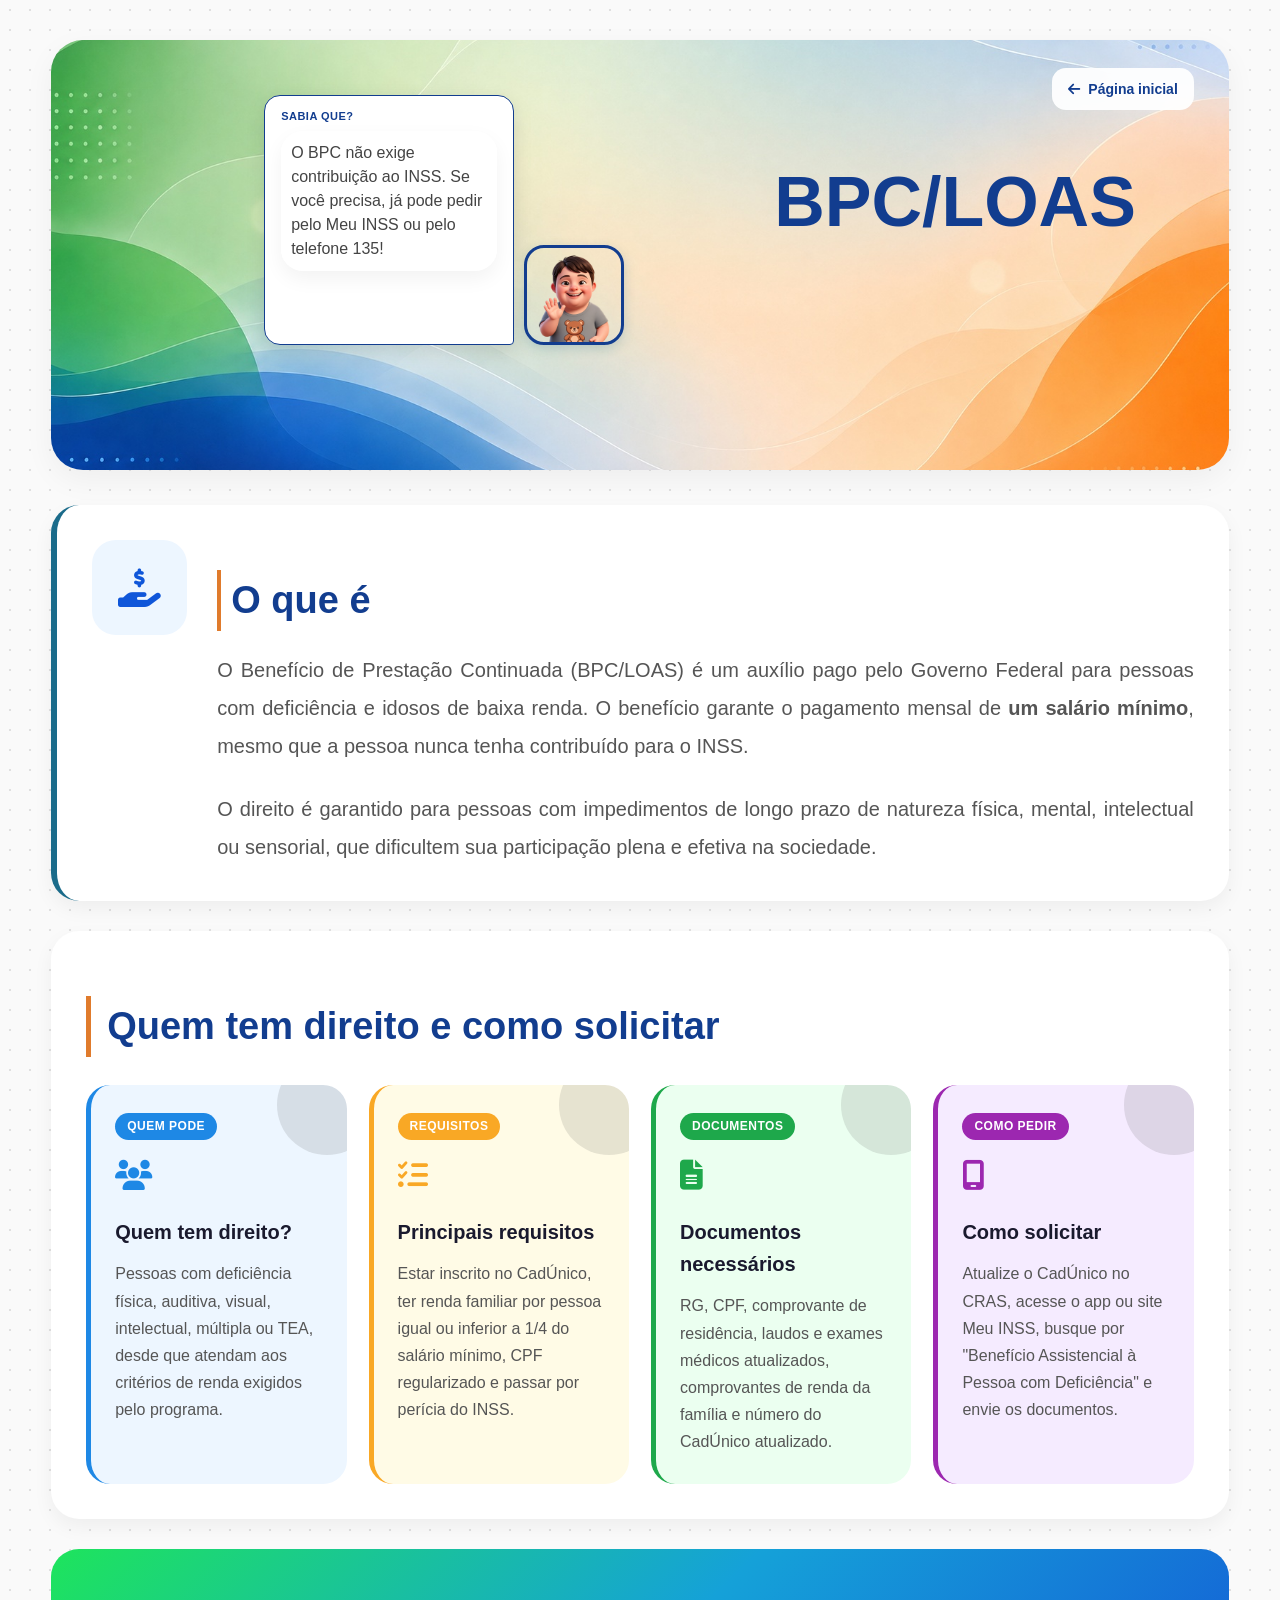
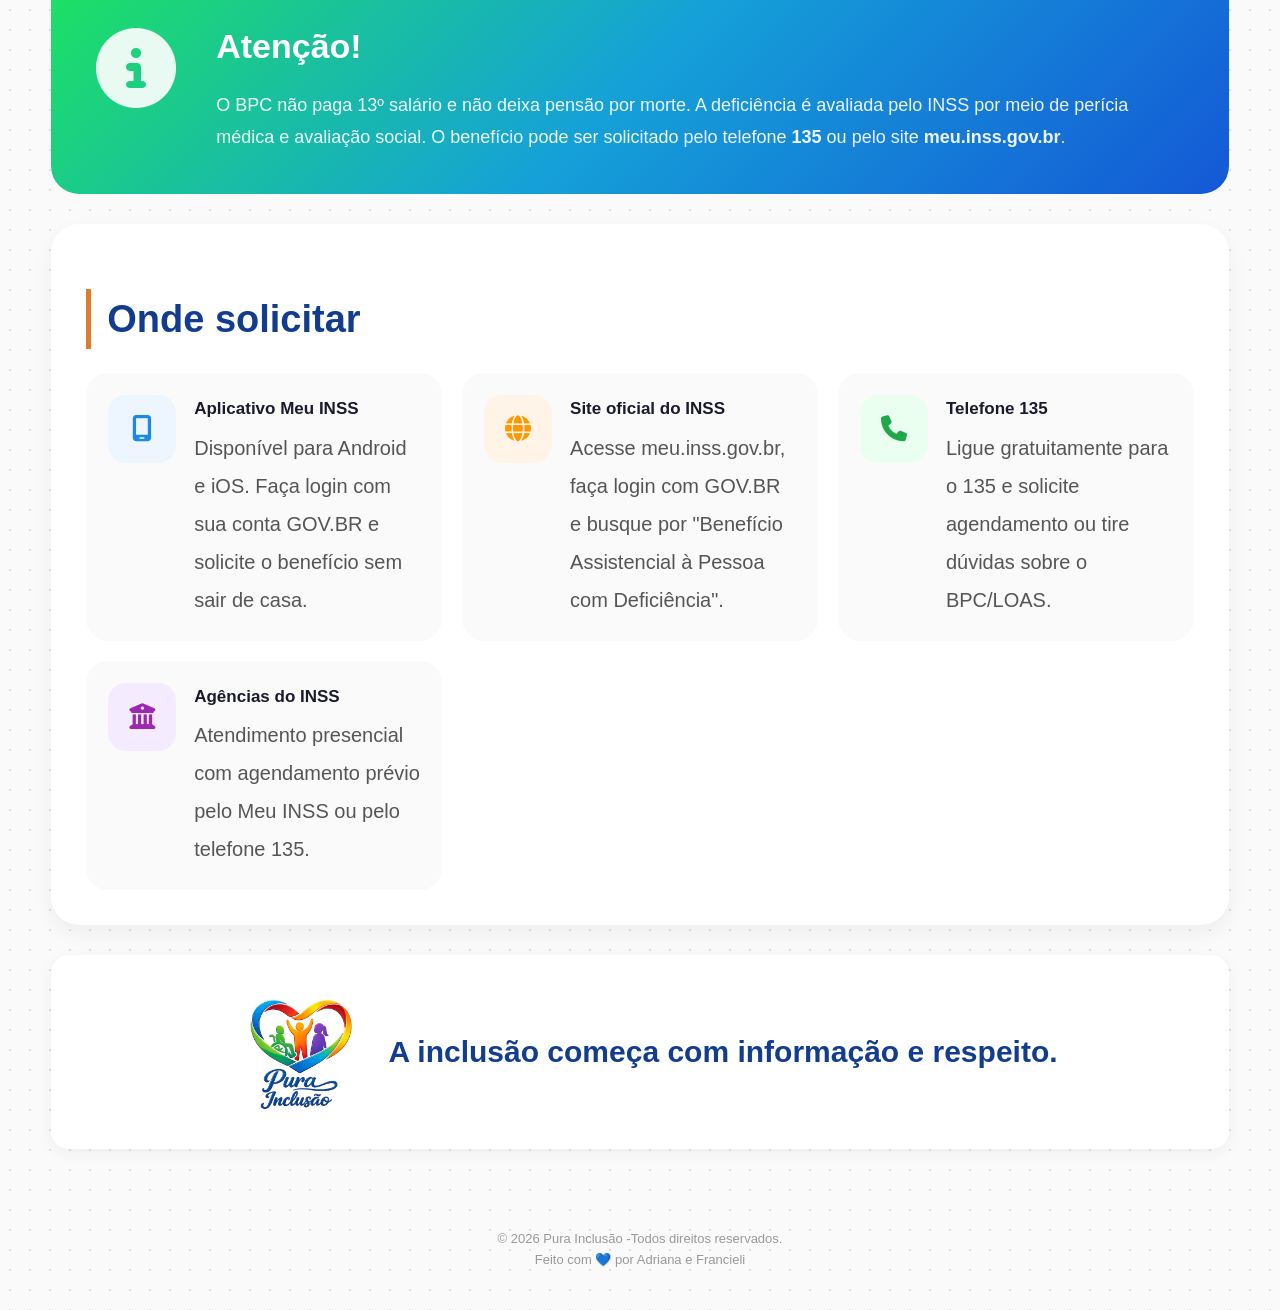
==== commit 7c835ee8: "melhorando a responsividade" ====
--- a/bpc_loas.html
+++ b/bpc_loas.html
@@ -466,7 +466,7 @@
       </p>
     </main>
     <footer class="rodape">
-      © 2026 Laços de Inclusão -Todos direitos reservados.<br />
+      © 2026 Pura Inclusão -Todos direitos reservados.<br />
       Feito com 💙 por Adriana e Francieli
     </footer>
   </body>
--- a/style.css
+++ b/style.css
@@ -572,52 +572,53 @@
     padding: 10px;
   }
 
-  /* Hero das páginas internas */
+  /* ── Hero das páginas internas ── */
   .hero-visual {
-    min-height: auto;
+    min-height: 260px;
     border-radius: 18px;
     margin-bottom: 20px;
-    padding-bottom: 20px;
-  }
-
-  .hero-topo {
-    padding: 20px;
-  }
-
+    padding: 55px 20px 24px; /* espaço pro botão voltar no topo */
+  }
+
+  /* Desfaz o position:absolute que estoura a tela */
   .hero-visual-conteudo {
-    position: relative;
+    position: static;
     left: auto;
-    right: auto;
     top: auto;
     transform: none;
     max-width: 100%;
-    padding: 20px 20px 0;
+    width: 100%;
+    padding: 0;
+  }
+
+  .hero-visual-caixa {
+    flex-direction: column;
+    gap: 14px;
+    padding: 0;
+    align-items: flex-start;
   }
 
   .hero-visual h1 {
-    font-size: 28px;
-    margin-bottom: 12px;
-  }
-
-  .hero-visual p {
-    font-size: 13px;
-    padding: 10px 14px;
-  }
-
-  /* Mascote no mobile */
+    font-size: 30px;
+    margin-bottom: 0;
+    max-width: 100%;
+  }
+
+  /* Mascote */
   .mascote-flutuante {
     position: static !important;
-    margin: 12px 0 0 0 !important;
+    margin: 0 !important;
     justify-content: flex-start !important;
   }
 
   .mascote-bolha {
-    max-width: 200px !important;
+    max-width: 210px !important;
+    height: auto !important; /* remove o height:250px fixo */
   }
 
   .mascote-avatar {
-    width: 52px !important;
-    height: 52px !important;
+    width: 60px !important;
+    height: 60px !important;
   }
 
   .voltar-hero {
@@ -630,7 +631,7 @@
     padding: 7px 12px;
   }
 
-  /* Páginas internas */
+  /* ── Páginas internas — blocos ── */
   .pagina-deficiencia {
     width: 100%;
     margin: 10px auto 40px;
@@ -675,27 +676,37 @@
     font-size: 20px;
   }
 
-  /* Home */
+  /* ── Hero da home (index) ── */
   .hero-index {
-    min-height: 200px;
+    min-height: 220px;
     border-radius: 18px;
     margin: 10px auto 20px;
-  }
-
+    padding: 20px;
+  }
+
+  /* Desfaz o position:absolute que estoura a tela */
   .hero-index-conteudo {
-    left: 20px;
-    max-width: 80%;
+    position: static;
+    left: auto;
+    top: auto;
+    transform: none;
+    max-width: 100%;
+    flex-direction: column;
+    align-items: flex-start;
+    gap: 12px;
   }
 
   .hero-index-logo {
-    width: 160px;
-    margin-bottom: 12px;
+    width: 150px;
+    margin-bottom: 0;
   }
 
   .hero-index h1 {
-    font-size: 22px;
-  }
-
+    font-size: 20px;
+    line-height: 1.3;
+  }
+
+  /* ── Conteúdo texto home ── */
   .conteudo {
     margin: 20px auto;
     padding: 0 10px;
@@ -705,6 +716,7 @@
     font-size: 22px;
   }
 
+  /* ── Tipos de deficiência ── */
   .tipos-deficiencia {
     flex-direction: column;
     margin: 30px auto;
@@ -727,6 +739,7 @@
     min-width: 140px;
   }
 
+  /* ── Cards de serviços ── */
   .cards {
     grid-template-columns: repeat(2, 1fr);
     padding: 10px;
@@ -742,7 +755,7 @@
     max-height: 80px;
   }
 
-  /* Seção sobre nós no index */
+  /* ── Sobre nós (index) ── */
   .secao-historia,
   .secao-mascote {
     grid-template-columns: 1fr !important;
@@ -783,11 +796,18 @@
     font-size: 16px !important;
   }
 
-  /* Menu de navegação */
+  /* ── Menu de navegação ── */
   .menu-nav {
     height: auto !important;
     align-items: center;
-    justify-content: space-between;
+    justify-content: center;
+    flex-wrap: wrap;
+    gap: 6px;
+  }
+
+  /* Esconde a logo do menu no mobile — já aparece no hero */
+  .menu-nav > img {
+    display: none;
   }
 
   .menu-nav-links {
@@ -801,7 +821,25 @@
     padding: 6px 10px !important;
   }
 
-  /* Sobre nós página dedicada */
+  /* ── Sobre nós — banner do index ── */
+  .sobre-nos {
+    flex-direction: column !important;
+    align-items: flex-start !important;
+    gap: 10px !important;
+    padding: 24px 20px !important;
+    margin: 16px 0 !important;
+  }
+
+  .sobre-nos h2 {
+    white-space: normal !important;
+    font-size: 22px !important;
+  }
+
+  .sobre-nos p {
+    font-size: 14px !important;
+  }
+
+  /* ── Hero sobre (página dedicada) ── */
   .hero-sobre {
     flex-direction: column !important;
     padding: 24px 20px !important;
@@ -821,7 +859,7 @@
     padding: 20px !important;
   }
 
-  /* Banner info nas páginas internas */
+  /* ── Banner info nas páginas internas ── */
   .secao-banner-info {
     flex-direction: column !important;
     text-align: center !important;
@@ -840,12 +878,12 @@
     font-size: 15px !important;
   }
 
-  /* Cards coloridos */
+  /* ── Cards coloridos ── */
   .grid-destaques {
     grid-template-columns: 1fr !important;
   }
 
-  /* Formulário QR Code */
+  /* ── Formulário QR Code ── */
   .secao-formulario {
     grid-template-columns: 1fr !important;
     padding: 20px !important;
@@ -855,4 +893,4 @@
     font-size: 12px;
     padding: 16px 10px;
   }
-}
+}
